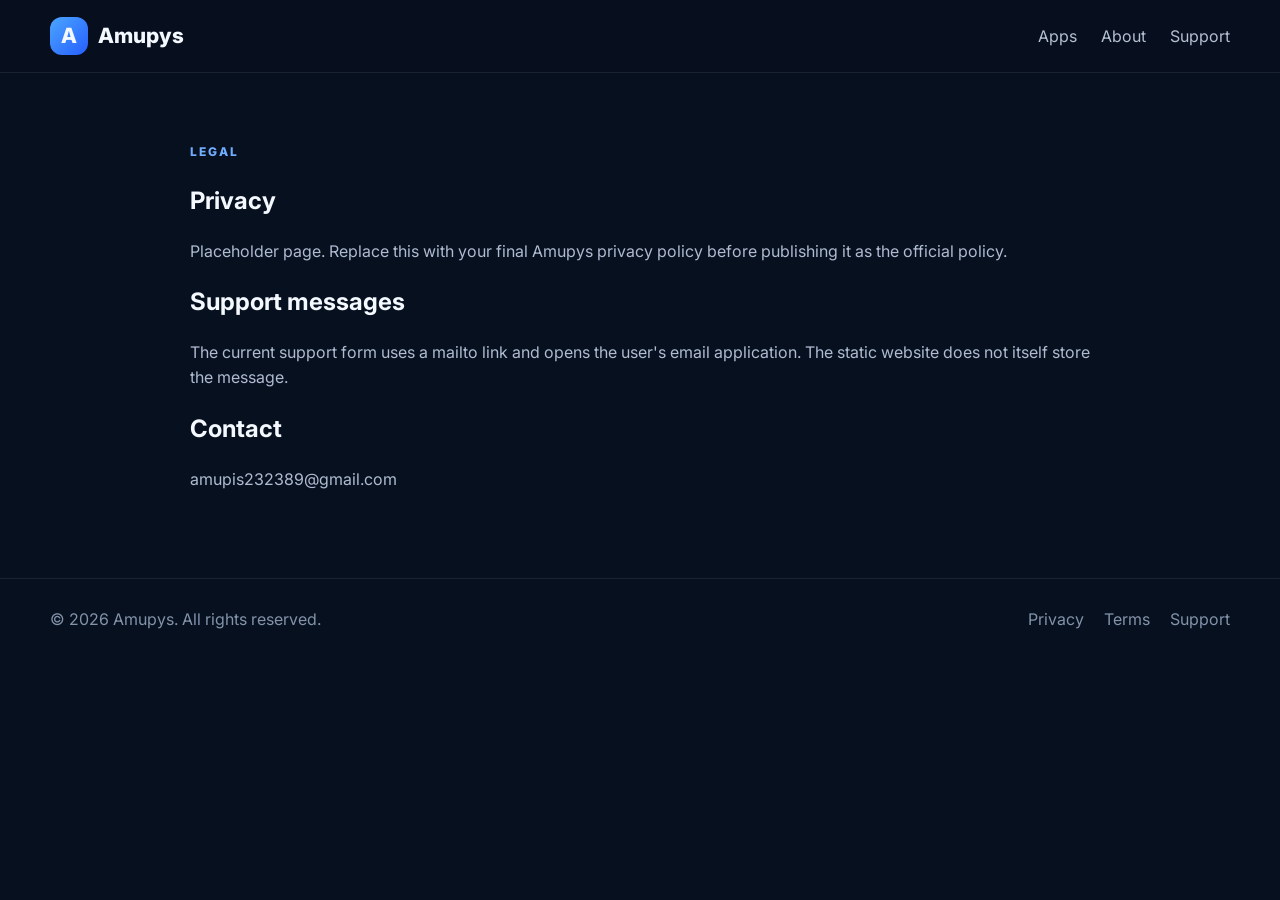
==== privacy.html @ bfa8770f "added app-ads.txt and v2" ====
<!doctype html><html><head><meta charset="utf-8"><meta name="viewport" content="width=device-width,initial-scale=1"><title>Privacy — Amupys</title><link href="https://fonts.googleapis.com/css2?family=Inter:wght@400;500;600;700;800&display=swap" rel="stylesheet"><link rel="stylesheet" href="styles.css"></head><body><header class="nav-wrap"><nav class="nav container"><a class="brand" href="index.html"><span class="brand-mark">A</span><span>Amupys</span></a><div class="nav-links"><a href="index.html#apps">Apps</a><a href="index.html#about">About</a><a href="support.html">Support</a></div></nav></header><main class="section container"><article class="prose"><div class="eyebrow">LEGAL</div><h1>Privacy</h1><p>Placeholder page. Replace this with your final Amupys privacy policy before publishing it as the official policy.</p><h2>Support messages</h2><p>The current support form uses a mailto link and opens the user's email application. The static website does not itself store the message.</p><h2>Contact</h2><p>amupis232389@gmail.com</p></article></main><footer><div class="container footer-inner"><div>© <span id="year"></span> Amupys. All rights reserved.</div><div class="footer-links"><a href="privacy.html">Privacy</a><a href="terms.html">Terms</a><a href="support.html">Support</a></div></div></footer><div id="toast" class="toast"></div><script src="shared.js"></script></body></html>
---- styles.css ----
body{margin:0;font-family:Inter,Arial,sans-serif;background:#07101f;color:#f4f8ff;line-height:1.55}*{box-sizing:border-box}a{text-decoration:none;color:inherit}.container{width:min(1180px,calc(100% - 36px));margin:auto}.nav-wrap{position:sticky;top:0;background:rgba(7,16,31,.92);border-bottom:1px solid rgba(255,255,255,.08);z-index:50}.nav{height:72px;display:flex;align-items:center;justify-content:space-between}.brand{display:flex;gap:10px;align-items:center;font-weight:800;font-size:21px}.brand-mark{width:38px;height:38px;border-radius:12px;display:grid;place-items:center;background:linear-gradient(135deg,#4ba5ff,#265fff)}.nav-links{display:flex;gap:24px;color:#b4c0d1}.hero{min-height:560px;display:grid;grid-template-columns:1.05fr .95fr;align-items:center;gap:50px;padding:55px 0}.hero h1,.section-heading h2,.app-title-row h1,.support-hero h1{margin:0;letter-spacing:-.04em}.hero h1{font-size:78px;line-height:1}.hero h1 span{background:linear-gradient(90deg,#73c4ff,#7b84ff);-webkit-background-clip:text;color:transparent}.hero p,.lead{color:#9fb0c8;font-size:18px}.eyebrow{font-size:12px;letter-spacing:.17em;font-weight:800;color:#70adff;margin-bottom:12px}.hero-actions,.card-actions,.inline-actions,.form-actions{display:flex;gap:12px;flex-wrap:wrap}.btn{display:inline-flex;align-items:center;justify-content:center;border-radius:13px;padding:12px 18px;font-weight:750;border:0;cursor:pointer}.btn.primary{background:linear-gradient(135deg,#3198ff,#5668ff);color:#fff}.btn.secondary{border:1px solid rgba(255,255,255,.15);background:rgba(255,255,255,.05);color:#e0e7f1}.btn.small{padding:9px 13px;font-size:14px}.btn.disabled{opacity:.45;pointer-events:none}.hero-art{position:relative;min-height:420px}.orb{position:absolute;border-radius:50%}.orb.one{width:330px;height:330px;right:8%;top:4%;background:radial-gradient(circle at 30% 30%,#61d1ff,#2d65ff 46%,#111c5b 72%,transparent 73%)}.orb.two{width:220px;height:220px;left:7%;bottom:4%;background:radial-gradient(circle,#8b65ff,#29338f 57%,transparent 72%);opacity:.6}.phone-stack{position:absolute;inset:0;display:grid;place-items:center}.mini-card{position:absolute;width:145px;height:200px;border:1px solid rgba(255,255,255,.18);border-radius:32px;background:linear-gradient(160deg,#152746,#0e1628);display:grid;place-items:center;font-size:66px;font-weight:800;box-shadow:0 24px 80px rgba(0,0,0,.3)}.mini-card.a{transform:translate(-105px,10px) rotate(-10deg);color:#ff4381}.mini-card.b{transform:translate(83px,-13px) rotate(8deg);color:#55a6ff}.mini-card.c{transform:translate(18px,102px);color:#fff}.section{padding:70px 0}.section-heading{display:flex;justify-content:space-between;align-items:end;gap:28px;margin-bottom:28px}.section-heading h2{font-size:52px}.section-heading p{max-width:520px;color:#9fb0c8}.apps-grid,.features-grid{display:grid;grid-template-columns:repeat(3,1fr);gap:20px}.app-card,.feature-card,.panel,.form-card,.support-info,.about,.contact-box,.download-note{border:1px solid rgba(255,255,255,.09);background:linear-gradient(180deg,#101f37,#0b1729);border-radius:24px}.app-card{padding:22px;position:relative}.featured-badge{position:absolute;right:18px;top:18px;background:#2e78ff;padding:6px 10px;border-radius:999px;font-size:11px;font-weight:800}.app-top{display:flex;gap:15px}.app-icon,.app-title-icon{object-fit:cover;background:#fff}.app-icon{width:74px;height:74px;border-radius:18px}.app-title-icon{width:92px;height:92px;border-radius:23px}.category{font-size:12px;color:#6eadff;text-transform:uppercase;font-weight:800}.app-card h3{margin:5px 0 6px;font-size:23px}.short,.feature-card p,.support-info p,.download-note p,.contact-box p{color:#9fb0c8}.feature-tags{display:flex;gap:7px;flex-wrap:wrap;margin:20px 0}.feature-tags span{font-size:12px;padding:6px 9px;border-radius:999px;background:rgba(90,150,255,.1);border:1px solid rgba(90,150,255,.17);color:#c3d9ff}.screenshot,.hero-shot{overflow:hidden;border-radius:18px;border:1px solid rgba(255,255,255,.08);background:#0a1220}.screenshot{height:220px;margin-bottom:17px}.screenshot img,.hero-shot img{width:100%;height:100%;object-fit:cover}.about,.download-note,.contact-box{padding:42px}.about{display:grid;grid-template-columns:.75fr 1.25fr;gap:60px}.stats{display:grid;grid-template-columns:repeat(3,1fr);gap:14px;margin-top:25px}.stats div{padding:16px;border-radius:16px;background:#0d1b30}.stats strong{display:block;font-size:24px}.download-note,.contact-box{display:flex;justify-content:space-between;align-items:center;gap:30px}.shield{min-width:96px;height:96px;border-radius:26px;background:linear-gradient(135deg,#40a5ff,#585aff);display:grid;place-items:center;font-size:44px}.app-hero{padding:58px 0 32px}.app-hero-grid{display:grid;grid-template-columns:1fr .9fr;gap:48px;align-items:center}.app-title-row{display:flex;gap:18px;align-items:center}.app-title-row h1{font-size:62px}.package{color:#71829a;font-size:13px}.hero-shot{height:390px}.feature-card{padding:21px}.feature-icon{width:46px;height:46px;border-radius:14px;background:linear-gradient(135deg,#1e6fe0,#3854c7);display:grid;place-items:center;font-weight:850;margin-bottom:14px}.version-wrap{overflow:hidden;border-radius:22px;border:1px solid rgba(255,255,255,.09)}.version-head,.version-row{display:grid;grid-template-columns:1.2fr .8fr .8fr .7fr 150px;gap:12px;align-items:center;padding:14px 18px}.version-head{font-size:12px;text-transform:uppercase;color:#7890ae;background:#0d1b30}.version-row{border-top:1px solid rgba(255,255,255,.08)}.version-name strong{display:block}.version-name span,.meta-muted{color:#8fa0b7;font-size:13px}.version-note{margin-top:12px;color:#7f91aa;font-size:13px}.support-hero{text-align:center;padding:58px 0 25px}.support-layout{display:grid;grid-template-columns:.72fr 1.28fr;gap:22px}.support-info,.form-card{padding:28px}.support-email{color:#78b6ff;font-weight:700}.form-grid{display:grid;grid-template-columns:1fr 1fr;gap:16px}.field{display:flex;flex-direction:column;gap:8px}.field.full{grid-column:1/-1}label{font-size:13px;font-weight:750}input,textarea,select{width:100%;border:1px solid rgba(255,255,255,.12);background:#091424;color:#fff;border-radius:12px;padding:13px 14px}textarea{min-height:180px}.notice{margin-top:16px;padding:12px 14px;border-radius:12px;background:rgba(63,145,255,.09);color:#adcaf4}.prose{max-width:900px;margin:auto}.prose p,.prose li{color:#aebbd0}footer{padding:28px 0 40px;border-top:1px solid rgba(255,255,255,.08);color:#8293aa}.footer-inner{display:flex;justify-content:space-between}.footer-links{display:flex;gap:20px}.toast{position:fixed;left:50%;bottom:28px;transform:translate(-50%,20px);opacity:0;background:#fff;color:#0d1728;padding:12px 18px;border-radius:12px;font-weight:700;transition:.25s}.toast.show{opacity:1;transform:translate(-50%,0)}@media(max-width:900px){.hero,.app-hero-grid,.support-layout{grid-template-columns:1fr}.apps-grid,.features-grid{grid-template-columns:1fr}.section-heading,.download-note,.contact-box{align-items:flex-start;flex-direction:column}.about{grid-template-columns:1fr}.version-head{display:none}.version-row{grid-template-columns:1fr 1fr}}@media(max-width:650px){.nav-links{display:none}.hero h1{font-size:50px}.form-grid{grid-template-columns:1fr}.field.full{grid-column:auto}.hero-shot{height:260px}.version-row{grid-template-columns:1fr}.footer-inner{flex-direction:column;gap:14px}}
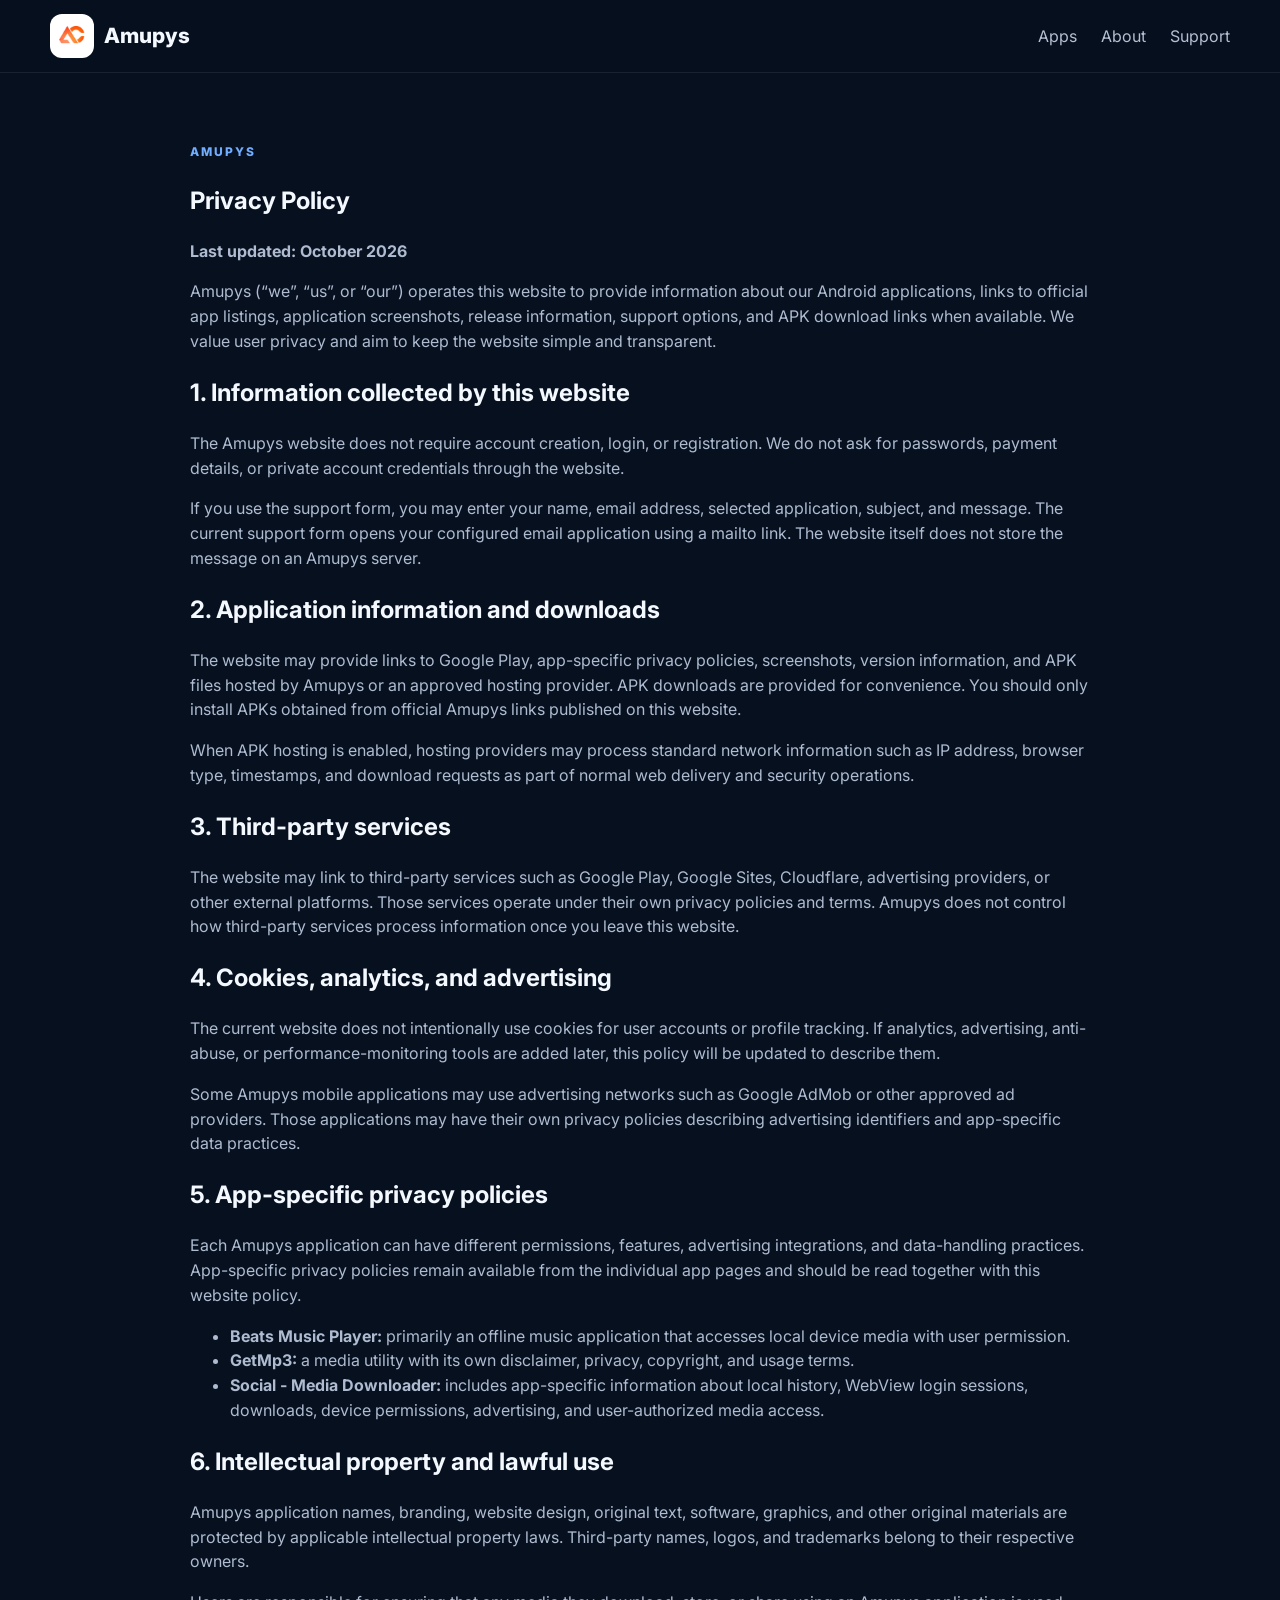
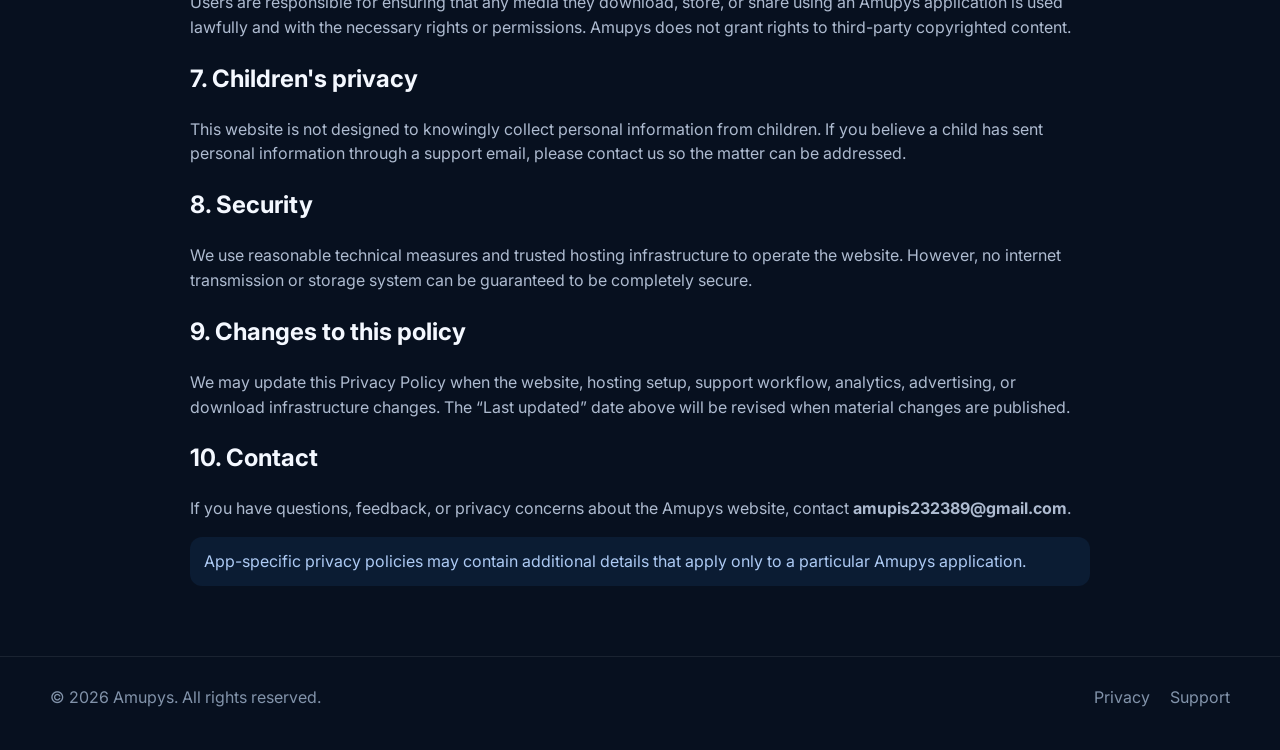
==== commit 908ed8ef: "updated app icons screenshots" ====
--- a/privacy.html
+++ b/privacy.html
@@ -1 +1,169 @@
-<!doctype html><html><head><meta charset="utf-8"><meta name="viewport" content="width=device-width,initial-scale=1"><title>Privacy — Amupys</title><link href="https://fonts.googleapis.com/css2?family=Inter:wght@400;500;600;700;800&display=swap" rel="stylesheet"><link rel="stylesheet" href="styles.css"></head><body><header class="nav-wrap"><nav class="nav container"><a class="brand" href="index.html"><span class="brand-mark">A</span><span>Amupys</span></a><div class="nav-links"><a href="index.html#apps">Apps</a><a href="index.html#about">About</a><a href="support.html">Support</a></div></nav></header><main class="section container"><article class="prose"><div class="eyebrow">LEGAL</div><h1>Privacy</h1><p>Placeholder page. Replace this with your final Amupys privacy policy before publishing it as the official policy.</p><h2>Support messages</h2><p>The current support form uses a mailto link and opens the user's email application. The static website does not itself store the message.</p><h2>Contact</h2><p>amupis232389@gmail.com</p></article></main><footer><div class="container footer-inner"><div>© <span id="year"></span> Amupys. All rights reserved.</div><div class="footer-links"><a href="privacy.html">Privacy</a><a href="terms.html">Terms</a><a href="support.html">Support</a></div></div></footer><div id="toast" class="toast"></div><script src="shared.js"></script></body></html>+<!doctype html>
+<html lang="en">
+  <head>
+    <meta charset="utf-8" />
+    <meta name="viewport" content="width=device-width,initial-scale=1" />
+    <title>Privacy Policy — Amupys</title>
+    <link
+      href="https://fonts.googleapis.com/css2?family=Inter:wght@400;500;600;700;800&display=swap"
+      rel="stylesheet"
+    />
+    <link rel="stylesheet" href="styles.css" />
+  </head>
+  <body>
+    <header class="nav-wrap">
+      <nav class="nav container">
+        <a class="brand" href="index.html"
+          ><img
+            class="brand-logo"
+            src="assets/brand/amupys-logo.jpg"
+            alt="Amupys logo"
+          /><span>Amupys</span></a
+        >
+        <div class="nav-links">
+          <a href="index.html#apps">Apps</a><a href="index.html#about">About</a
+          ><a href="support.html">Support</a>
+        </div>
+      </nav>
+    </header>
+    <main class="section container">
+      <article class="prose">
+        <div class="eyebrow">AMUPYS</div>
+        <h1>Privacy Policy</h1>
+        <p><strong>Last updated: October 2026</strong></p>
+        <p>
+          Amupys (“we”, “us”, or “our”) operates this website to provide
+          information about our Android applications, links to official app
+          listings, application screenshots, release information, support
+          options, and APK download links when available. We value user privacy
+          and aim to keep the website simple and transparent.
+        </p>
+        <h2>1. Information collected by this website</h2>
+        <p>
+          The Amupys website does not require account creation, login, or
+          registration. We do not ask for passwords, payment details, or private
+          account credentials through the website.
+        </p>
+        <p>
+          If you use the support form, you may enter your name, email address,
+          selected application, subject, and message. The current support form
+          opens your configured email application using a mailto link. The
+          website itself does not store the message on an Amupys server.
+        </p>
+        <h2>2. Application information and downloads</h2>
+        <p>
+          The website may provide links to Google Play, app-specific privacy
+          policies, screenshots, version information, and APK files hosted by
+          Amupys or an approved hosting provider. APK downloads are provided for
+          convenience. You should only install APKs obtained from official
+          Amupys links published on this website.
+        </p>
+        <p>
+          When APK hosting is enabled, hosting providers may process standard
+          network information such as IP address, browser type, timestamps, and
+          download requests as part of normal web delivery and security
+          operations.
+        </p>
+        <h2>3. Third-party services</h2>
+        <p>
+          The website may link to third-party services such as Google Play,
+          Google Sites, Cloudflare, advertising providers, or other external
+          platforms. Those services operate under their own privacy policies and
+          terms. Amupys does not control how third-party services process
+          information once you leave this website.
+        </p>
+        <h2>4. Cookies, analytics, and advertising</h2>
+        <p>
+          The current website does not intentionally use cookies for user
+          accounts or profile tracking. If analytics, advertising, anti-abuse,
+          or performance-monitoring tools are added later, this policy will be
+          updated to describe them.
+        </p>
+        <p>
+          Some Amupys mobile applications may use advertising networks such as
+          Google AdMob or other approved ad providers. Those applications may
+          have their own privacy policies describing advertising identifiers and
+          app-specific data practices.
+        </p>
+        <h2>5. App-specific privacy policies</h2>
+        <p>
+          Each Amupys application can have different permissions, features,
+          advertising integrations, and data-handling practices. App-specific
+          privacy policies remain available from the individual app pages and
+          should be read together with this website policy.
+        </p>
+        <ul>
+          <li>
+            <strong>Beats Music Player:</strong> primarily an offline music
+            application that accesses local device media with user permission.
+          </li>
+          <li>
+            <strong>GetMp3:</strong> a media utility with its own disclaimer,
+            privacy, copyright, and usage terms.
+          </li>
+          <li>
+            <strong>Social - Media Downloader:</strong> includes app-specific
+            information about local history, WebView login sessions, downloads,
+            device permissions, advertising, and user-authorized media access.
+          </li>
+        </ul>
+        <h2>6. Intellectual property and lawful use</h2>
+        <p>
+          Amupys application names, branding, website design, original text,
+          software, graphics, and other original materials are protected by
+          applicable intellectual property laws. Third-party names, logos, and
+          trademarks belong to their respective owners.
+        </p>
+        <p>
+          Users are responsible for ensuring that any media they download,
+          store, or share using an Amupys application is used lawfully and with
+          the necessary rights or permissions. Amupys does not grant rights to
+          third-party copyrighted content.
+        </p>
+        <h2>7. Children's privacy</h2>
+        <p>
+          This website is not designed to knowingly collect personal information
+          from children. If you believe a child has sent personal information
+          through a support email, please contact us so the matter can be
+          addressed.
+        </p>
+        <h2>8. Security</h2>
+        <p>
+          We use reasonable technical measures and trusted hosting
+          infrastructure to operate the website. However, no internet
+          transmission or storage system can be guaranteed to be completely
+          secure.
+        </p>
+        <h2>9. Changes to this policy</h2>
+        <p>
+          We may update this Privacy Policy when the website, hosting setup,
+          support workflow, analytics, advertising, or download infrastructure
+          changes. The “Last updated” date above will be revised when material
+          changes are published.
+        </p>
+        <h2>10. Contact</h2>
+        <p>
+          If you have questions, feedback, or privacy concerns about the Amupys
+          website, contact
+          <a href="mailto:amupis232389@gmail.com"
+            ><strong>amupis232389@gmail.com</strong></a
+          >.
+        </p>
+        <div class="notice">
+          App-specific privacy policies may contain additional details that
+          apply only to a particular Amupys application.
+        </div>
+      </article>
+    </main>
+    <footer>
+      <div class="container footer-inner">
+        <div>© <span id="year"></span> Amupys. All rights reserved.</div>
+        <div class="footer-links">
+          <a href="privacy.html">Privacy</a><a href="support.html">Support</a>
+        </div>
+      </div>
+    </footer>
+    <div id="toast" class="toast"></div>
+    <script src="shared.js"></script>
+  </body>
+</html>
--- a/styles.css
+++ b/styles.css
@@ -1 +1,5 @@
-body{margin:0;font-family:Inter,Arial,sans-serif;background:#07101f;color:#f4f8ff;line-height:1.55}*{box-sizing:border-box}a{text-decoration:none;color:inherit}.container{width:min(1180px,calc(100% - 36px));margin:auto}.nav-wrap{position:sticky;top:0;background:rgba(7,16,31,.92);border-bottom:1px solid rgba(255,255,255,.08);z-index:50}.nav{height:72px;display:flex;align-items:center;justify-content:space-between}.brand{display:flex;gap:10px;align-items:center;font-weight:800;font-size:21px}.brand-mark{width:38px;height:38px;border-radius:12px;display:grid;place-items:center;background:linear-gradient(135deg,#4ba5ff,#265fff)}.nav-links{display:flex;gap:24px;color:#b4c0d1}.hero{min-height:560px;display:grid;grid-template-columns:1.05fr .95fr;align-items:center;gap:50px;padding:55px 0}.hero h1,.section-heading h2,.app-title-row h1,.support-hero h1{margin:0;letter-spacing:-.04em}.hero h1{font-size:78px;line-height:1}.hero h1 span{background:linear-gradient(90deg,#73c4ff,#7b84ff);-webkit-background-clip:text;color:transparent}.hero p,.lead{color:#9fb0c8;font-size:18px}.eyebrow{font-size:12px;letter-spacing:.17em;font-weight:800;color:#70adff;margin-bottom:12px}.hero-actions,.card-actions,.inline-actions,.form-actions{display:flex;gap:12px;flex-wrap:wrap}.btn{display:inline-flex;align-items:center;justify-content:center;border-radius:13px;padding:12px 18px;font-weight:750;border:0;cursor:pointer}.btn.primary{background:linear-gradient(135deg,#3198ff,#5668ff);color:#fff}.btn.secondary{border:1px solid rgba(255,255,255,.15);background:rgba(255,255,255,.05);color:#e0e7f1}.btn.small{padding:9px 13px;font-size:14px}.btn.disabled{opacity:.45;pointer-events:none}.hero-art{position:relative;min-height:420px}.orb{position:absolute;border-radius:50%}.orb.one{width:330px;height:330px;right:8%;top:4%;background:radial-gradient(circle at 30% 30%,#61d1ff,#2d65ff 46%,#111c5b 72%,transparent 73%)}.orb.two{width:220px;height:220px;left:7%;bottom:4%;background:radial-gradient(circle,#8b65ff,#29338f 57%,transparent 72%);opacity:.6}.phone-stack{position:absolute;inset:0;display:grid;place-items:center}.mini-card{position:absolute;width:145px;height:200px;border:1px solid rgba(255,255,255,.18);border-radius:32px;background:linear-gradient(160deg,#152746,#0e1628);display:grid;place-items:center;font-size:66px;font-weight:800;box-shadow:0 24px 80px rgba(0,0,0,.3)}.mini-card.a{transform:translate(-105px,10px) rotate(-10deg);color:#ff4381}.mini-card.b{transform:translate(83px,-13px) rotate(8deg);color:#55a6ff}.mini-card.c{transform:translate(18px,102px);color:#fff}.section{padding:70px 0}.section-heading{display:flex;justify-content:space-between;align-items:end;gap:28px;margin-bottom:28px}.section-heading h2{font-size:52px}.section-heading p{max-width:520px;color:#9fb0c8}.apps-grid,.features-grid{display:grid;grid-template-columns:repeat(3,1fr);gap:20px}.app-card,.feature-card,.panel,.form-card,.support-info,.about,.contact-box,.download-note{border:1px solid rgba(255,255,255,.09);background:linear-gradient(180deg,#101f37,#0b1729);border-radius:24px}.app-card{padding:22px;position:relative}.featured-badge{position:absolute;right:18px;top:18px;background:#2e78ff;padding:6px 10px;border-radius:999px;font-size:11px;font-weight:800}.app-top{display:flex;gap:15px}.app-icon,.app-title-icon{object-fit:cover;background:#fff}.app-icon{width:74px;height:74px;border-radius:18px}.app-title-icon{width:92px;height:92px;border-radius:23px}.category{font-size:12px;color:#6eadff;text-transform:uppercase;font-weight:800}.app-card h3{margin:5px 0 6px;font-size:23px}.short,.feature-card p,.support-info p,.download-note p,.contact-box p{color:#9fb0c8}.feature-tags{display:flex;gap:7px;flex-wrap:wrap;margin:20px 0}.feature-tags span{font-size:12px;padding:6px 9px;border-radius:999px;background:rgba(90,150,255,.1);border:1px solid rgba(90,150,255,.17);color:#c3d9ff}.screenshot,.hero-shot{overflow:hidden;border-radius:18px;border:1px solid rgba(255,255,255,.08);background:#0a1220}.screenshot{height:220px;margin-bottom:17px}.screenshot img,.hero-shot img{width:100%;height:100%;object-fit:cover}.about,.download-note,.contact-box{padding:42px}.about{display:grid;grid-template-columns:.75fr 1.25fr;gap:60px}.stats{display:grid;grid-template-columns:repeat(3,1fr);gap:14px;margin-top:25px}.stats div{padding:16px;border-radius:16px;background:#0d1b30}.stats strong{display:block;font-size:24px}.download-note,.contact-box{display:flex;justify-content:space-between;align-items:center;gap:30px}.shield{min-width:96px;height:96px;border-radius:26px;background:linear-gradient(135deg,#40a5ff,#585aff);display:grid;place-items:center;font-size:44px}.app-hero{padding:58px 0 32px}.app-hero-grid{display:grid;grid-template-columns:1fr .9fr;gap:48px;align-items:center}.app-title-row{display:flex;gap:18px;align-items:center}.app-title-row h1{font-size:62px}.package{color:#71829a;font-size:13px}.hero-shot{height:390px}.feature-card{padding:21px}.feature-icon{width:46px;height:46px;border-radius:14px;background:linear-gradient(135deg,#1e6fe0,#3854c7);display:grid;place-items:center;font-weight:850;margin-bottom:14px}.version-wrap{overflow:hidden;border-radius:22px;border:1px solid rgba(255,255,255,.09)}.version-head,.version-row{display:grid;grid-template-columns:1.2fr .8fr .8fr .7fr 150px;gap:12px;align-items:center;padding:14px 18px}.version-head{font-size:12px;text-transform:uppercase;color:#7890ae;background:#0d1b30}.version-row{border-top:1px solid rgba(255,255,255,.08)}.version-name strong{display:block}.version-name span,.meta-muted{color:#8fa0b7;font-size:13px}.version-note{margin-top:12px;color:#7f91aa;font-size:13px}.support-hero{text-align:center;padding:58px 0 25px}.support-layout{display:grid;grid-template-columns:.72fr 1.28fr;gap:22px}.support-info,.form-card{padding:28px}.support-email{color:#78b6ff;font-weight:700}.form-grid{display:grid;grid-template-columns:1fr 1fr;gap:16px}.field{display:flex;flex-direction:column;gap:8px}.field.full{grid-column:1/-1}label{font-size:13px;font-weight:750}input,textarea,select{width:100%;border:1px solid rgba(255,255,255,.12);background:#091424;color:#fff;border-radius:12px;padding:13px 14px}textarea{min-height:180px}.notice{margin-top:16px;padding:12px 14px;border-radius:12px;background:rgba(63,145,255,.09);color:#adcaf4}.prose{max-width:900px;margin:auto}.prose p,.prose li{color:#aebbd0}footer{padding:28px 0 40px;border-top:1px solid rgba(255,255,255,.08);color:#8293aa}.footer-inner{display:flex;justify-content:space-between}.footer-links{display:flex;gap:20px}.toast{position:fixed;left:50%;bottom:28px;transform:translate(-50%,20px);opacity:0;background:#fff;color:#0d1728;padding:12px 18px;border-radius:12px;font-weight:700;transition:.25s}.toast.show{opacity:1;transform:translate(-50%,0)}@media(max-width:900px){.hero,.app-hero-grid,.support-layout{grid-template-columns:1fr}.apps-grid,.features-grid{grid-template-columns:1fr}.section-heading,.download-note,.contact-box{align-items:flex-start;flex-direction:column}.about{grid-template-columns:1fr}.version-head{display:none}.version-row{grid-template-columns:1fr 1fr}}@media(max-width:650px){.nav-links{display:none}.hero h1{font-size:50px}.form-grid{grid-template-columns:1fr}.field.full{grid-column:auto}.hero-shot{height:260px}.version-row{grid-template-columns:1fr}.footer-inner{flex-direction:column;gap:14px}}+body{margin:0;font-family:Inter,Arial,sans-serif;background:#07101f;color:#f4f8ff;line-height:1.55}*{box-sizing:border-box}a{text-decoration:none;color:inherit}.container{width:min(1180px,calc(100% - 36px));margin:auto}.nav-wrap{position:sticky;top:0;background:rgba(7,16,31,.92);border-bottom:1px solid rgba(255,255,255,.08);z-index:50}.nav{height:72px;display:flex;align-items:center;justify-content:space-between}.brand{display:flex;gap:10px;align-items:center;font-weight:800;font-size:21px}.brand-mark{width:38px;height:38px;border-radius:12px;display:grid;place-items:center;background:linear-gradient(135deg,#4ba5ff,#265fff)}.nav-links{display:flex;gap:24px;color:#b4c0d1}.hero{min-height:560px;display:grid;grid-template-columns:1.05fr .95fr;align-items:center;gap:50px;padding:55px 0}.hero h1,.section-heading h2,.app-title-row h1,.support-hero h1{margin:0;letter-spacing:-.04em}.hero h1{font-size:78px;line-height:1}.hero h1 span{background:linear-gradient(90deg,#73c4ff,#7b84ff);-webkit-background-clip:text;color:transparent}.hero p,.lead{color:#9fb0c8;font-size:18px}.eyebrow{font-size:12px;letter-spacing:.17em;font-weight:800;color:#70adff;margin-bottom:12px}.hero-actions,.card-actions,.inline-actions,.form-actions{display:flex;gap:12px;flex-wrap:wrap}.btn{display:inline-flex;align-items:center;justify-content:center;border-radius:13px;padding:12px 18px;font-weight:750;border:0;cursor:pointer}.btn.primary{background:linear-gradient(135deg,#3198ff,#5668ff);color:#fff}.btn.secondary{border:1px solid rgba(255,255,255,.15);background:rgba(255,255,255,.05);color:#e0e7f1}.btn.small{padding:9px 13px;font-size:14px}.btn.disabled{opacity:.45;pointer-events:none}.hero-art{position:relative;min-height:420px}.orb{position:absolute;border-radius:50%}.orb.one{width:330px;height:330px;right:8%;top:4%;background:radial-gradient(circle at 30% 30%,#61d1ff,#2d65ff 46%,#111c5b 72%,transparent 73%)}.orb.two{width:220px;height:220px;left:7%;bottom:4%;background:radial-gradient(circle,#8b65ff,#29338f 57%,transparent 72%);opacity:.6}.phone-stack{position:absolute;inset:0;display:grid;place-items:center}.mini-card{position:absolute;width:145px;height:200px;border:1px solid rgba(255,255,255,.18);border-radius:32px;background:linear-gradient(160deg,#152746,#0e1628);display:grid;place-items:center;font-size:66px;font-weight:800;box-shadow:0 24px 80px rgba(0,0,0,.3)}.mini-card.a{transform:translate(-105px,10px) rotate(-10deg);color:#ff4381}.mini-card.b{transform:translate(83px,-13px) rotate(8deg);color:#55a6ff}.mini-card.c{transform:translate(18px,102px);color:#fff}.section{padding:70px 0}.section-heading{display:flex;justify-content:space-between;align-items:end;gap:28px;margin-bottom:28px}.section-heading h2{font-size:52px}.section-heading p{max-width:520px;color:#9fb0c8}.apps-grid,.features-grid{display:grid;grid-template-columns:repeat(3,1fr);gap:20px}.app-card,.feature-card,.panel,.form-card,.support-info,.about,.contact-box,.download-note{border:1px solid rgba(255,255,255,.09);background:linear-gradient(180deg,#101f37,#0b1729);border-radius:24px}.app-card{padding:22px;position:relative}.featured-badge{position:absolute;right:18px;top:18px;background:#2e78ff;padding:6px 10px;border-radius:999px;font-size:11px;font-weight:800}.app-top{display:flex;gap:15px}.app-icon,.app-title-icon{object-fit:cover;background:#fff}.app-icon{width:74px;height:74px;border-radius:18px}.app-title-icon{width:92px;height:92px;border-radius:23px}.category{font-size:12px;color:#6eadff;text-transform:uppercase;font-weight:800}.app-card h3{margin:5px 0 6px;font-size:23px}.short,.feature-card p,.support-info p,.download-note p,.contact-box p{color:#9fb0c8}.feature-tags{display:flex;gap:7px;flex-wrap:wrap;margin:20px 0}.feature-tags span{font-size:12px;padding:6px 9px;border-radius:999px;background:rgba(90,150,255,.1);border:1px solid rgba(90,150,255,.17);color:#c3d9ff}.screenshot,.hero-shot{overflow:hidden;border-radius:18px;border:1px solid rgba(255,255,255,.08);background:#0a1220}.screenshot{height:220px;margin-bottom:17px}.screenshot img,.hero-shot img{width:100%;height:100%;object-fit:cover}.about,.download-note,.contact-box{padding:42px}.about{display:grid;grid-template-columns:.75fr 1.25fr;gap:60px}.stats{display:grid;grid-template-columns:repeat(3,1fr);gap:14px;margin-top:25px}.stats div{padding:16px;border-radius:16px;background:#0d1b30}.stats strong{display:block;font-size:24px}.download-note,.contact-box{display:flex;justify-content:space-between;align-items:center;gap:30px}.shield{min-width:96px;height:96px;border-radius:26px;background:linear-gradient(135deg,#40a5ff,#585aff);display:grid;place-items:center;font-size:44px}.app-hero{padding:58px 0 32px}.app-hero-grid{display:grid;grid-template-columns:1fr .9fr;gap:48px;align-items:center}.app-title-row{display:flex;gap:18px;align-items:center}.app-title-row h1{font-size:62px}.package{color:#71829a;font-size:13px}.hero-shot{height:390px}.feature-card{padding:21px}.feature-icon{width:46px;height:46px;border-radius:14px;background:linear-gradient(135deg,#1e6fe0,#3854c7);display:grid;place-items:center;font-weight:850;margin-bottom:14px}.version-wrap{overflow:hidden;border-radius:22px;border:1px solid rgba(255,255,255,.09)}.version-head,.version-row{display:grid;grid-template-columns:1.2fr .8fr .8fr .7fr 150px;gap:12px;align-items:center;padding:14px 18px}.version-head{font-size:12px;text-transform:uppercase;color:#7890ae;background:#0d1b30}.version-row{border-top:1px solid rgba(255,255,255,.08)}.version-name strong{display:block}.version-name span,.meta-muted{color:#8fa0b7;font-size:13px}.version-note{margin-top:12px;color:#7f91aa;font-size:13px}.support-hero{text-align:center;padding:58px 0 25px}.support-layout{display:grid;grid-template-columns:.72fr 1.28fr;gap:22px}.support-info,.form-card{padding:28px}.support-email{color:#78b6ff;font-weight:700}.form-grid{display:grid;grid-template-columns:1fr 1fr;gap:16px}.field{display:flex;flex-direction:column;gap:8px}.field.full{grid-column:1/-1}label{font-size:13px;font-weight:750}input,textarea,select{width:100%;border:1px solid rgba(255,255,255,.12);background:#091424;color:#fff;border-radius:12px;padding:13px 14px}textarea{min-height:180px}.notice{margin-top:16px;padding:12px 14px;border-radius:12px;background:rgba(63,145,255,.09);color:#adcaf4}.prose{max-width:900px;margin:auto}.prose p,.prose li{color:#aebbd0}footer{padding:28px 0 40px;border-top:1px solid rgba(255,255,255,.08);color:#8293aa}.footer-inner{display:flex;justify-content:space-between}.footer-links{display:flex;gap:20px}.toast{position:fixed;left:50%;bottom:28px;transform:translate(-50%,20px);opacity:0;background:#fff;color:#0d1728;padding:12px 18px;border-radius:12px;font-weight:700;transition:.25s}.toast.show{opacity:1;transform:translate(-50%,0)}@media(max-width:900px){.hero,.app-hero-grid,.support-layout{grid-template-columns:1fr}.apps-grid,.features-grid{grid-template-columns:1fr}.section-heading,.download-note,.contact-box{align-items:flex-start;flex-direction:column}.about{grid-template-columns:1fr}.version-head{display:none}.version-row{grid-template-columns:1fr 1fr}}@media(max-width:650px){.nav-links{display:none}.hero h1{font-size:50px}.form-grid{grid-template-columns:1fr}.field.full{grid-column:auto}.hero-shot{height:260px}.version-row{grid-template-columns:1fr}.footer-inner{flex-direction:column;gap:14px}}
+/* --- Amupys v3 overrides --- */
+.brand-mark{display:none!important}.brand-logo{width:44px;height:44px;border-radius:12px;background:#fff;object-fit:contain;padding:4px;flex:0 0 auto}.hero-logo{width:min(360px,78%);border-radius:38px;box-shadow:0 24px 80px rgba(0,0,0,.3)}.hero-art{display:grid;place-items:center}.play-icon{width:18px;height:18px;flex:0 0 auto}.app-title-row{min-width:0}.app-title-copy{min-width:0}.app-title-copy h1{overflow-wrap:anywhere}.gallery{display:grid;grid-template-columns:repeat(4,minmax(0,1fr));gap:14px}.gallery-item{aspect-ratio:9/16;border-radius:18px;overflow:hidden;border:1px solid rgba(255,255,255,.09);background:#0a1423}.gallery-item img{width:100%;height:100%;object-fit:cover;display:block}.hero-icon-panel{display:grid;place-items:center;background:linear-gradient(135deg,#101f37,#0b1729)}.hero-icon-panel img{width:210px;height:210px;object-fit:contain;border-radius:40px}.app-card .screenshot{margin-top:18px}.inline-actions,.card-actions{align-items:center}.btn{gap:8px}
+@media(max-width:900px){.gallery{grid-template-columns:repeat(2,minmax(0,1fr))}}
+@media(max-width:650px){.nav-links{display:flex!important;gap:12px;font-size:13px}.nav-links a:nth-child(2){display:none}.brand{font-size:20px}.brand-logo{width:38px;height:38px}.app-title-row{gap:12px;align-items:center}.app-title-icon{width:68px;height:68px;border-radius:16px;flex:0 0 auto}.app-title-copy h1{font-size:28px!important;line-height:1.08;margin:0}.package{font-size:11px;overflow-wrap:anywhere}.app-hero{padding-top:36px}.app-hero-grid{gap:24px}.hero-icon-panel{height:220px!important}.hero-icon-panel img{width:130px;height:130px;border-radius:28px}.gallery{grid-template-columns:repeat(2,minmax(0,1fr));gap:10px}.hero-art{min-height:250px}.hero-logo{width:210px}.app-top{align-items:center}.app-icon{width:64px;height:64px;border-radius:16px;flex:0 0 auto}.app-card h3{font-size:20px}.btn.small{padding:9px 11px}.section-heading h2{font-size:38px}}
